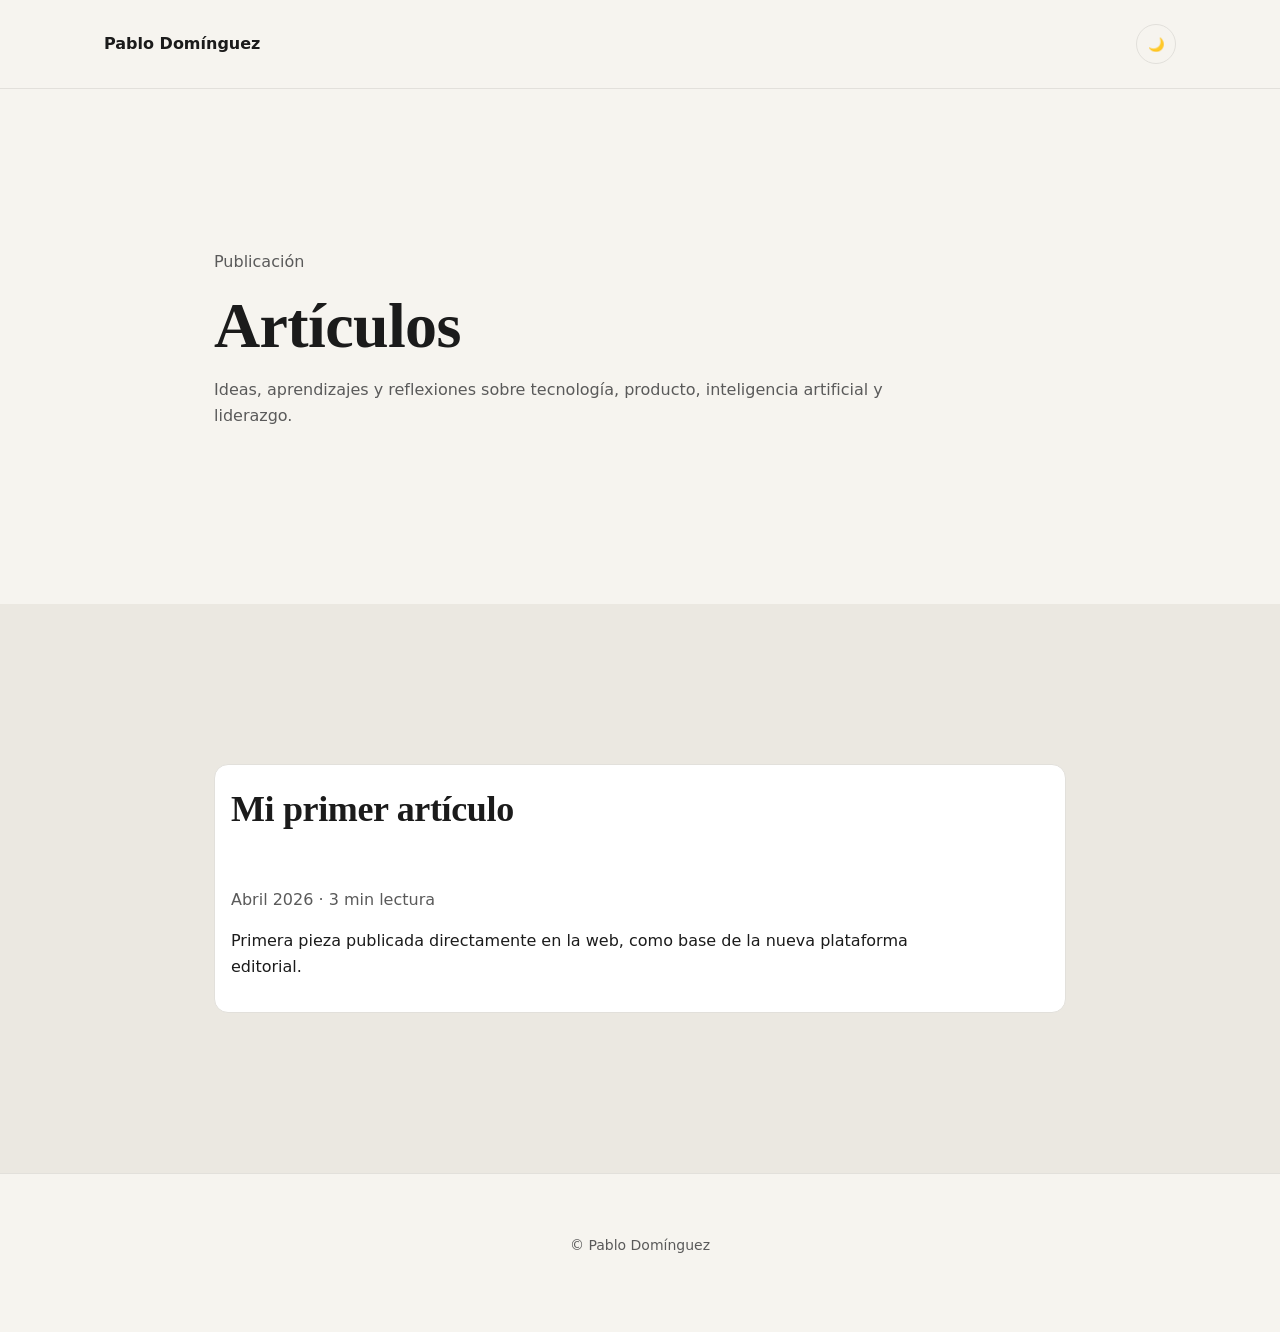
==== articles/index.html @ f771c970 "feat: add article index and first native article" ====
<!doctype html>
<html lang="es">
  <head>
    <meta charset="UTF-8" />
    <meta name="viewport" content="width=device-width, initial-scale=1.0" />
    <title>Artículos | Pablo Domínguez</title>
    <meta
      name="description"
      content="Artículos sobre liderazgo tecnológico, inteligencia artificial, producto y arquitectura."
    />
    <link rel="stylesheet" href="../css/styles.css" />
    <link rel="icon" href="../favicon.ico" />
  </head>

  <body>
    <header class="header">
      <div class="container nav">
        <div>
          <strong><a href="../index.html">Pablo Domínguez</a></strong>
        </div>

        <button id="themeToggle" class="theme-toggle" aria-label="Cambiar tema">
          🌙
        </button>
      </div>
    </header>

    <main>
      <section class="section fade-in">
        <div class="container" style="max-width: 900px">
          <p class="muted">Publicación</p>
          <h1>Artículos</h1>
          <p class="muted">
            Ideas, aprendizajes y reflexiones sobre tecnología, producto,
            inteligencia artificial y liderazgo.
          </p>
        </div>
      </section>

      <section class="section section--alt fade-in">
        <div class="container" style="max-width: 900px">
          <article class="article-item">
            <h2>
              <a href="./retro-primeros-cuatro-anos/"> Mi primer artículo </a>
            </h2>
            <p class="muted">Abril 2026 · 3 min lectura</p>
            <p>
              Primera pieza publicada directamente en la web, como base de la
              nueva plataforma editorial.
            </p>
          </article>
        </div>
      </section>
    </main>

    <footer class="footer">
      <div class="container">
        <p>© Pablo Domínguez</p>
      </div>
    </footer>

    <script src="../js/main.js"></script>
  </body>
</html>
---- css/styles.css ----
/* =====================================
   RESET & BASE
   ===================================== */

* {
  box-sizing: border-box;
}

html {
  scroll-behavior: smooth;
}

body {
  margin: 0;
  font-family: var(--font-sans);
  background: var(--bg);
  color: var(--text);
  line-height: 1.6;
}

/* =====================================
   DESIGN SYSTEM
   ===================================== */

:root {
  /* LIGHT MODE */
  --bg: #f6f4ef;
  --bg-alt: #ebe8e1;
  --surface: #ffffff;

  --text: #1b1b1b;
  --muted: #5a5a5a;
  --line: #e2e0db;
  --accent: #1c3d5a;

  --shadow: 0 1px 2px rgba(0,0,0,0.06);
  --radius: 14px;
  --max: 1120px;

  --font-serif: "Cormorant Garamond", Georgia, serif;
  --font-sans: "Inter", system-ui, -apple-system, sans-serif;
}

/* DARK MODE */
body.dark {
  --bg: #0f1115;
  --bg-alt: #161a21;
  --surface: #1b1f27;

  --text: #e8e6e3;
  --muted: #a3a3a3;
  --line: #23262d;
  --accent: #7aa2f7;
}

/* =====================================
   TYPOGRAPHY
   ===================================== */

h1, h2, h3 {
  font-family: var(--font-serif);
  margin: 0 0 16px;
  letter-spacing: -0.01em;
}

h1 {
  font-size: 64px;
  line-height: 1.1;
}

h2 {
  font-size: 36px;
   margin-bottom: 48px;
}

h3 {
  font-size: 22px;
  margin-bottom: 12px;
}

p {
  margin: 0 0 16px;
}

.muted {
  color: var(--muted);
}

a {
  color: var(--text);
  text-decoration: none;
}

a:hover {
  color: var(--accent);
}

/* =====================================
   LAYOUT
   ===================================== */

.container {
  max-width: var(--max);
  margin: 0 auto;
  padding: 0 24px;
}

.section {
  padding: 160px 24px;
  background: var(--bg);
}

.section--alt {
  background: var(--bg-alt);
}

.section .container {
  max-width: 1100px;
}

.section .container p {
  max-width: 720px;
}



/* =====================================
   HEADER
   ===================================== */

.header {
  padding: 24px 24px;
  border-bottom: 1px solid var(--line);
  background: var(--bg);
}

.nav {
  max-width: var(--max);
  margin: 0 auto;
  display: flex;
  justify-content: space-between;
  align-items: center;
}

/* =====================================
   THEME TOGGLE
   ===================================== */

.theme-toggle {
  background: transparent;
  border: 1px solid var(--line);
  border-radius: 999px;
  width: 40px;
  height: 40px;
  cursor: pointer;
  color: var(--text);
}

.theme-toggle:hover {
  border-color: var(--accent);
}

/* =====================================
   CARDS
   ===================================== */

.card {
  background: var(--surface);
  border: 1px solid var(--line);
  border-radius: var(--radius);
  box-shadow: var(--shadow);
  padding: 20px;
}

/* =====================================
   PROJECTS / ARTICLES / ITEMS
   ===================================== */

.project,
.article-item,
.featured-item {
  background: var(--surface);
  border: 1px solid var(--line);
  border-radius: var(--radius);
  padding: 16px;
}

.article-item img {
  width: 100%;
  border-radius: 10px;
  display: block;
}

/* =====================================
   SKILLS / PILLS
   ===================================== */

.skill,
.pill {
  display: inline-block;
  padding: 6px 10px;
  border-radius: 999px;
  background: var(--surface);
  border: 1px solid var(--line);
  color: var(--text);
  font-size: 13px;
}

/* =====================================
   SIDEBAR LINKS
   ===================================== */

.side-links a {
  display: block;
  padding: 8px 10px;
  border-radius: 10px;
  background: var(--surface);
  border: 1px solid var(--line);
  color: var(--text);
}

.side-links a:hover {
  border-color: var(--accent);
}

/* =====================================
   FOOTER
   ===================================== */

.footer {
  padding: 60px 24px;
  border-top: 1px solid var(--line);
  background: var(--bg);
  text-align: center;
  font-size: 14px;
  color: var(--muted);
}

/* =====================================
   UTILITIES
   ===================================== */

hr {
  border: none;
  border-top: 1px solid var(--line);
  margin: 40px 0;
}

img {
  max-width: 100%;
  height: auto;
}

/* =====================================
   EXPERIENCE ANIMATION
   ===================================== */

.experience-role {
  margin-bottom: 32px;
}
.role-toggle {
  all: unset;
  cursor: pointer;
  font-family: var(--font-serif);
  font-size: 20px;
  display: flex;
  justify-content: space-between;
  align-items: center;
  width: 100%;
  padding: 8px 0;
  gap: 24px;
}

.role-toggle::after {
  content: "＋";
  font-size: 20px;
  transition: transform 0.3s ease;
}

.experience-role.active .role-toggle::after {
  transform: rotate(45deg);
}
.experience-group h3 {
  margin-bottom: 32px;
}

.experience-role {
  padding: 16px 0;
  border-bottom: 1px solid var(--line);
}


.role-content {
  overflow: hidden;
  max-height: 0;
  opacity: 0;
  transform: translateY(-8px);
  transition: 
    max-height 0.45s ease,
    opacity 0.3s ease,
    transform 0.3s ease;
}

.experience-role.active .role-content {
  max-height: 500px;
  opacity: 1;
  transform: translateY(0);
  margin-top: 16px;
}

.role-content ul {
  padding-left: 20px;
  margin: 0;
}
/* =====================================
   HERO GRID (FORCE SIDE LAYOUT)
   ===================================== */

.hero-grid {
  display: grid;
  grid-template-columns: 60% 40%;
  align-items: center;
  gap: 80px;
}

.hero-text {
  max-width: 640px;
}

.hero-text h1 {
  font-size: 72px;
  line-height: 1.1;
  margin-bottom: 24px;
}

.hero-text p {
  font-size: 18px;
}

.hero-image {
  display: flex;
  justify-content: flex-end;
}

.hero-image img {
  width: 100%;
  max-width: 420px;
  height: auto;
}

/* Responsive */
@media (max-width: 900px) {
  .hero-grid {
    grid-template-columns: 1fr;
    text-align: center;
  }

  .hero-image {
    justify-content: center;
    margin-top: 40px;
  }

  .hero-image img {
    max-width: 260px;
  }
}
.hero-grid {
  display: grid !important;
}

/* =====================================
   COMPANY HEADER
   ===================================== */

.company-header {
  margin-bottom: 48px;
}

.company-logo {
  height: 36px;
  width: auto;
  display: block;
  filter: grayscale(100%);
  opacity: 0.9;
  transition: opacity 0.3s ease;
}

.company-logo:hover {
  opacity: 1;
}
/* =====================================
   PREVIOUS EXPERIENCE (EDITORIAL HOVER)
   ===================================== */

.previous-section {
  margin-top: 120px;
}

.previous-title {
  margin-bottom: 48px;
  font-family: var(--font-serif);
}

.previous-logos {
  display: flex;
  gap: 80px;
  align-items: center;
}

.previous-item {
  position: relative;
  cursor: pointer;
}

.previous-item img {
  height: 36px;
  width: auto;
  filter: grayscale(100%);
  opacity: 0.8;
  transition: opacity 0.3s ease, transform 0.3s ease;
}

.previous-item:hover img {
  opacity: 1;
  transform: translateY(-4px);
}

/* Overlay */
.previous-overlay {
  margin-top: 16px;
  max-width: 260px;

  font-family: var(--font-serif);
  font-size: 20px;
  line-height: 1.35;

  color: var(--text);

  opacity: 0;
  transform: translateY(-6px);
  transition: opacity 0.3s ease, transform 0.3s ease;

  pointer-events: none;
}

.previous-item:hover .previous-overlay {
  opacity: 1;
  transform: translateY(0);
}
.previous-item {
  display: flex;
  flex-direction: column;
  align-items: flex-start;
}


/* Responsive */
@media (max-width: 900px) {
  .previous-logos {
    flex-direction: column;
    gap: 40px;
    align-items: flex-start;
  }

  .previous-overlay {
    position: static;
    width: auto;
    margin-top: 12px;
  }
}
/* =====================================
   FADE IN ON SCROLL
   ===================================== */

.fade-in {
  opacity: 0;
  transform: translateY(24px);
  transition: opacity 0.8s ease, transform 0.8s ease;
}

.fade-in.visible {
  opacity: 1;
  transform: translateY(0);
}
/* =====================================
   ABOUT SECTION GRID
   ===================================== */

.about-grid {
  display: grid;
  grid-template-columns: 40% 60%;
  align-items: center;
  gap: 80px;
}

.about-image {
  display: flex;
  justify-content: flex-start;
}

.about-image img {
  width: 100%;
  max-width: 360px;
  height: auto;
  border-radius: 12px;
}

.about-text {
  max-width: 640px;
}

/* Responsive */
@media (max-width: 900px) {
  .about-grid {
    grid-template-columns: 1fr;
    text-align: center;
  }

  .about-image {
    justify-content: center;
    margin-bottom: 40px;
  }

  .about-image img {
    max-width: 260px;
  }
}




.article-body {
  display: grid;
  gap: 1rem;
}

.article-body h2 {
  margin-top: 1.5rem;
}

.article-body p {
  max-width: 70ch;
}

.article-body ul,
.article-body ol {
  max-width: 70ch;
  padding-left: 1.25rem;
}

.article-item + .article-item {
  margin-top: 2rem;
  padding-top: 2rem;
  border-top: 1px solid rgba(128, 128, 128, 0.2);
}
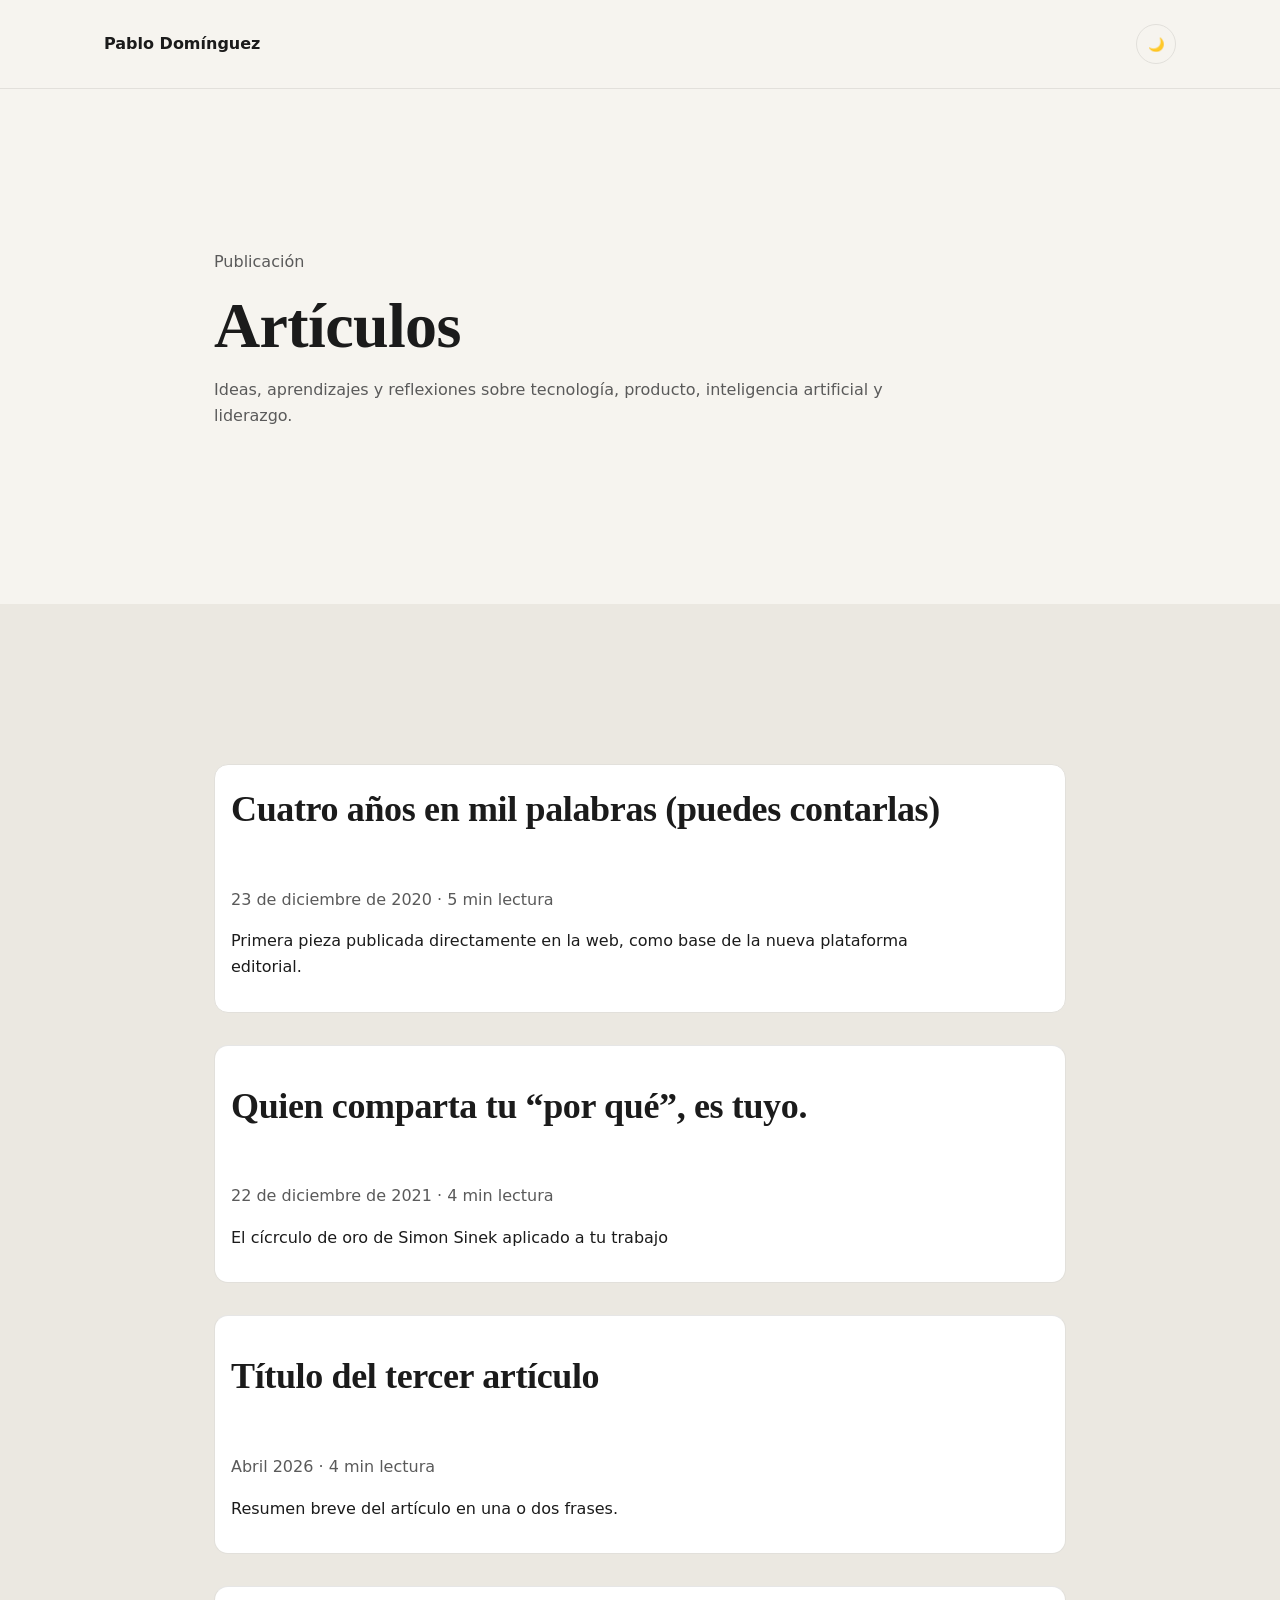
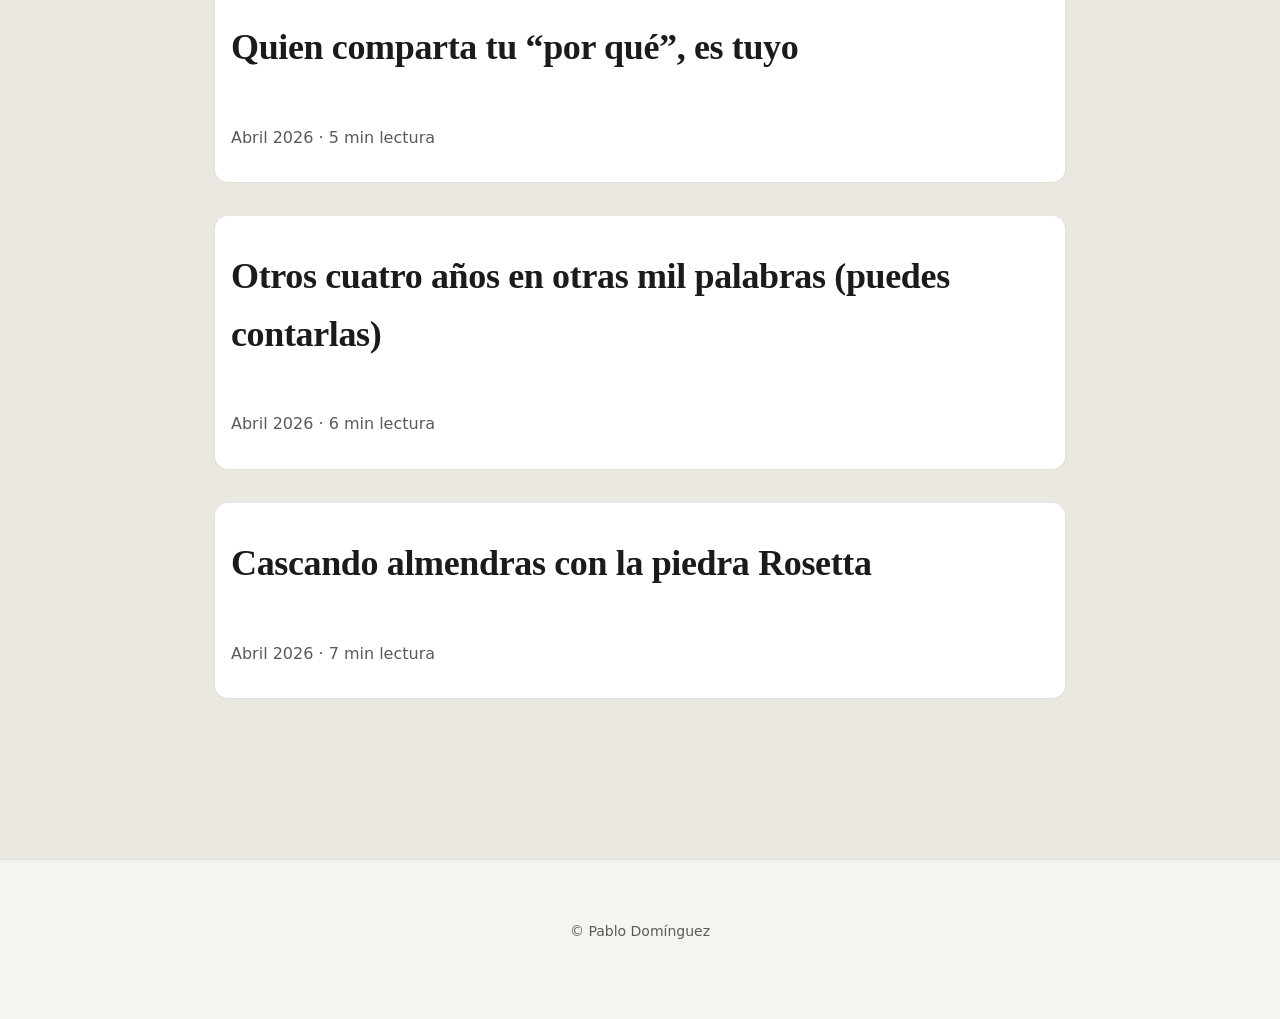
==== commit 779c2dc2: "feat: standardize article flow and publish more native articles" ====
--- a/articles/index.html
+++ b/articles/index.html
@@ -41,13 +41,70 @@
         <div class="container" style="max-width: 900px">
           <article class="article-item">
             <h2>
-              <a href="./retro-primeros-cuatro-anos/"> Mi primer artículo </a>
+              <a href="./retro-primeros-cuatro-anos">
+                Cuatro años en mil palabras (puedes contarlas)
+              </a>
             </h2>
-            <p class="muted">Abril 2026 · 3 min lectura</p>
+            <p class="muted">23 de diciembre de 2020 · 5 min lectura</p>
             <p>
               Primera pieza publicada directamente en la web, como base de la
               nueva plataforma editorial.
             </p>
+          </article>
+          <article class="article-item">
+            <h2>
+              <a href="./golden-circle-en-trabajo"
+                >Quien comparta tu “por qué”, es tuyo.</a
+              >
+            </h2>
+            <p class="muted">22 de diciembre de 2021 · 4 min lectura</p>
+            <p>El cícrculo de oro de Simon Sinek aplicado a tu trabajo</p>
+          </article>
+          <article class="article-item">
+            <h2>
+              <a href="./tercer-articulo"> Título del tercer artículo </a>
+            </h2>
+            <p class="muted">Abril 2026 · 4 min lectura</p>
+            <p>Resumen breve del artículo en una o dos frases.</p>
+          </article>
+
+          <article class="article-item">
+            <h2>
+              <a
+                href="https://www.linkedin.com/pulse/quien-comparta-tu-por-qu%C3%A9-es-tuyo-whoever-shares-your-pablo"
+                target="_blank"
+                data-article-link
+              >
+                Quien comparta tu “por qué”, es tuyo
+              </a>
+            </h2>
+            <p class="muted">Abril 2026 · 5 min lectura</p>
+          </article>
+
+          <article class="article-item">
+            <h2>
+              <a
+                href="https://www.linkedin.com/pulse/otros-cuatro-a%C3%B1os-en-otras-mil-palabras-puedes-pablo-a0l6f"
+                target="_blank"
+                data-article-link
+                >Otros cuatro años en otras mil palabras (puedes contarlas)
+              </a>
+            </h2>
+            <p class="muted">Abril 2026 · 6 min lectura</p>
+          </article>
+
+          <article class="article-item">
+            <h2>
+              <a
+                href="https://www.linkedin.com/pulse/cascando-almendras-con-la-piedra-rosetta-dom%C3%ADnguez-borreguero-pmp--ugagf"
+                target="_blank"
+                data-article-link
+              >
+                Cascando almendras con la piedra Rosetta
+              </a>
+            </h2>
+
+            <p class="muted">Abril 2026 · 7 min lectura</p>
           </article>
         </div>
       </section>
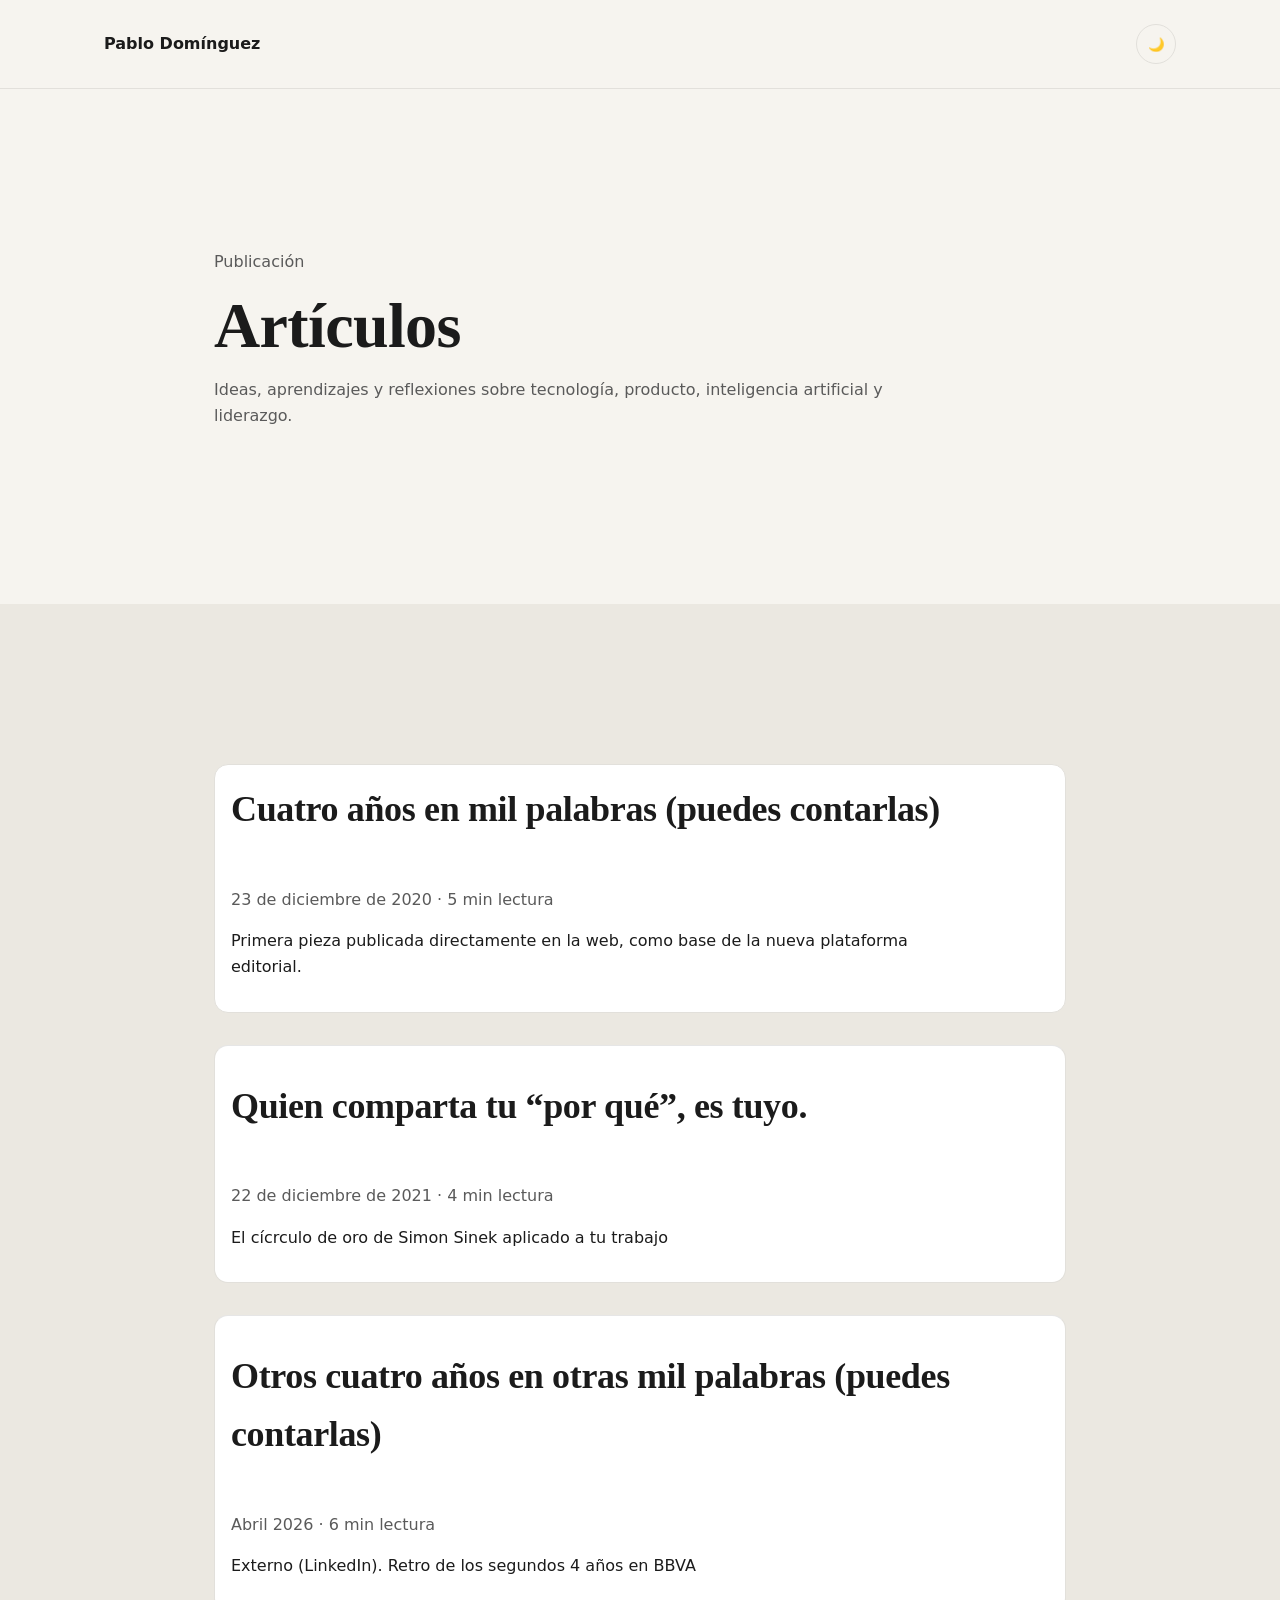
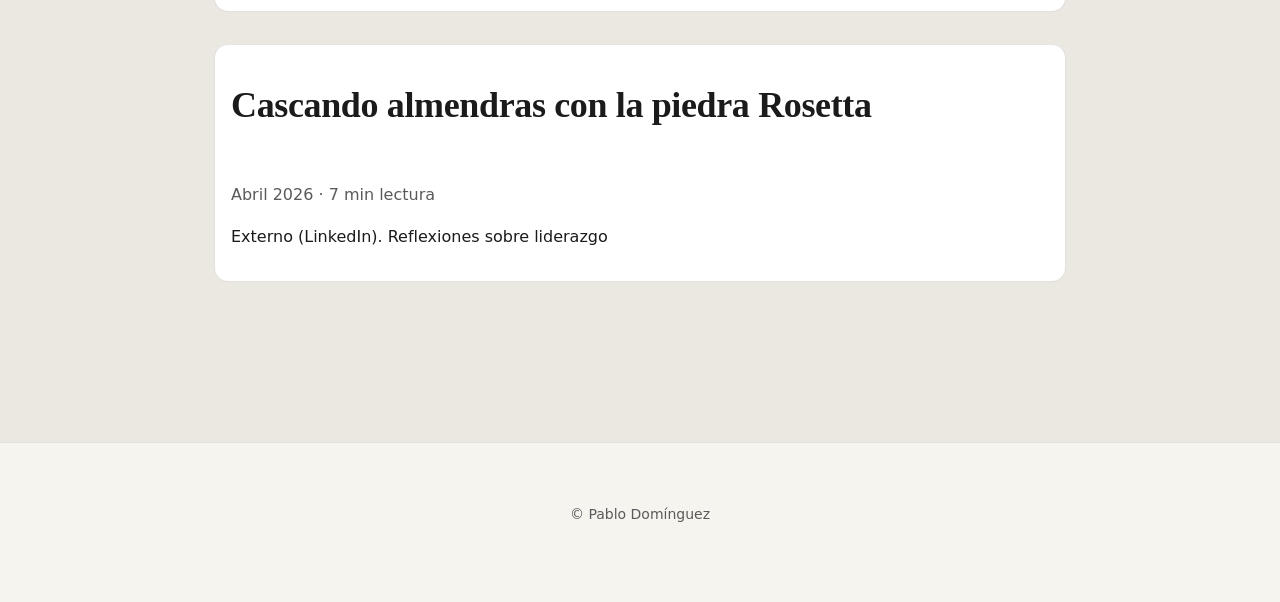
==== commit ee72db4f: "fix: stabilize editorial article tracking and index" ====
--- a/articles/index.html
+++ b/articles/index.html
@@ -1,121 +1,105 @@
 <!doctype html>
 <html lang="es">
-  <head>
-    <meta charset="UTF-8" />
-    <meta name="viewport" content="width=device-width, initial-scale=1.0" />
-    <title>Artículos | Pablo Domínguez</title>
-    <meta
-      name="description"
-      content="Artículos sobre liderazgo tecnológico, inteligencia artificial, producto y arquitectura."
-    />
-    <link rel="stylesheet" href="../css/styles.css" />
-    <link rel="icon" href="../favicon.ico" />
-  </head>
 
-  <body>
-    <header class="header">
-      <div class="container nav">
-        <div>
-          <strong><a href="../index.html">Pablo Domínguez</a></strong>
-        </div>
+<head>
+  <meta charset="UTF-8" />
+  <meta name="viewport" content="width=device-width, initial-scale=1.0" />
+  <title>Artículos | Pablo Domínguez</title>
+  <meta name="description"
+    content="Artículos sobre liderazgo tecnológico, inteligencia artificial, producto y arquitectura." />
+  <link rel="stylesheet" href="../css/styles.css" />
+  <link rel="icon" href="../favicon.ico" />
+</head>
 
-        <button id="themeToggle" class="theme-toggle" aria-label="Cambiar tema">
-          🌙
-        </button>
+<body>
+  <header class="header">
+    <div class="container nav">
+      <div>
+        <strong><a href="../index.html">Pablo Domínguez</a></strong>
       </div>
-    </header>
 
-    <main>
-      <section class="section fade-in">
-        <div class="container" style="max-width: 900px">
-          <p class="muted">Publicación</p>
-          <h1>Artículos</h1>
-          <p class="muted">
-            Ideas, aprendizajes y reflexiones sobre tecnología, producto,
-            inteligencia artificial y liderazgo.
+      <button id="themeToggle" class="theme-toggle" aria-label="Cambiar tema">
+        🌙
+      </button>
+    </div>
+  </header>
+
+  <main>
+    <section class="section fade-in">
+      <div class="container" style="max-width: 900px">
+        <p class="muted">Publicación</p>
+        <h1>Artículos</h1>
+        <p class="muted">
+          Ideas, aprendizajes y reflexiones sobre tecnología, producto,
+          inteligencia artificial y liderazgo.
+        </p>
+      </div>
+    </section>
+
+    <section class="section section--alt fade-in">
+      <div class="container" style="max-width: 900px">
+        <article class="article-item">
+          <h2>
+            <a href="./retro-primeros-cuatro-anos">
+              Cuatro años en mil palabras (puedes contarlas)
+            </a>
+          </h2>
+          <p class="muted">23 de diciembre de 2020 · 5 min lectura</p>
+          <p>
+            Primera pieza publicada directamente en la web, como base de la
+            nueva plataforma editorial.
           </p>
-        </div>
-      </section>
+        </article>
+        <article class="article-item">
+          <h2>
+            <a href="./golden-circle-en-trabajo">Quien comparta tu “por qué”, es tuyo.</a>
+          </h2>
+          <p class="muted">22 de diciembre de 2021 · 4 min lectura</p>
+          <p>El cícrculo de oro de Simon Sinek aplicado a tu trabajo</p>
+        </article>
+        <!-- <article class="article-item">
+          <h2>
+            <a href="https://www.linkedin.com/pulse/quien-comparta-tu-por-qu%C3%A9-es-tuyo-whoever-shares-your-pablo"
+              target="_blank" data-article-link>
+              Quien comparta tu “por qué”, es tuyo
+            </a>
+          </h2>
+          <p class="muted">Abril 2026 · 5 min lectura</p>
+        </article> -->
 
-      <section class="section section--alt fade-in">
-        <div class="container" style="max-width: 900px">
-          <article class="article-item">
-            <h2>
-              <a href="./retro-primeros-cuatro-anos">
-                Cuatro años en mil palabras (puedes contarlas)
-              </a>
-            </h2>
-            <p class="muted">23 de diciembre de 2020 · 5 min lectura</p>
-            <p>
-              Primera pieza publicada directamente en la web, como base de la
-              nueva plataforma editorial.
-            </p>
-          </article>
-          <article class="article-item">
-            <h2>
-              <a href="./golden-circle-en-trabajo"
-                >Quien comparta tu “por qué”, es tuyo.</a
-              >
-            </h2>
-            <p class="muted">22 de diciembre de 2021 · 4 min lectura</p>
-            <p>El cícrculo de oro de Simon Sinek aplicado a tu trabajo</p>
-          </article>
-          <article class="article-item">
-            <h2>
-              <a href="./tercer-articulo"> Título del tercer artículo </a>
-            </h2>
-            <p class="muted">Abril 2026 · 4 min lectura</p>
-            <p>Resumen breve del artículo en una o dos frases.</p>
-          </article>
+        <article class="article-item">
+          <h2>
+            <a href="https://www.linkedin.com/pulse/otros-cuatro-a%C3%B1os-en-otras-mil-palabras-puedes-pablo-a0l6f"
+              target="_blank" data-article-link>Otros cuatro años en otras mil palabras (puedes contarlas)
+            </a>
+          </h2>
+          <p class="muted">Abril 2026 · 6 min lectura</p>
+          <p>Externo (LinkedIn). Retro de los segundos 4 años en BBVA</p>
+        </article>
 
-          <article class="article-item">
-            <h2>
-              <a
-                href="https://www.linkedin.com/pulse/quien-comparta-tu-por-qu%C3%A9-es-tuyo-whoever-shares-your-pablo"
-                target="_blank"
-                data-article-link
-              >
-                Quien comparta tu “por qué”, es tuyo
-              </a>
-            </h2>
-            <p class="muted">Abril 2026 · 5 min lectura</p>
-          </article>
+        <article class="article-item">
+          <h2>
+            <a href="https://www.linkedin.com/pulse/cascando-almendras-con-la-piedra-rosetta-dom%C3%ADnguez-borreguero-pmp--ugagf"
+              target="_blank" data-article-link>
+              Cascando almendras con la piedra Rosetta
+            </a>
+          </h2>
 
-          <article class="article-item">
-            <h2>
-              <a
-                href="https://www.linkedin.com/pulse/otros-cuatro-a%C3%B1os-en-otras-mil-palabras-puedes-pablo-a0l6f"
-                target="_blank"
-                data-article-link
-                >Otros cuatro años en otras mil palabras (puedes contarlas)
-              </a>
-            </h2>
-            <p class="muted">Abril 2026 · 6 min lectura</p>
-          </article>
+          <p class="muted">Abril 2026 · 7 min lectura</p>
+          <p>Externo (LinkedIn). Reflexiones sobre liderazgo</p>
 
-          <article class="article-item">
-            <h2>
-              <a
-                href="https://www.linkedin.com/pulse/cascando-almendras-con-la-piedra-rosetta-dom%C3%ADnguez-borreguero-pmp--ugagf"
-                target="_blank"
-                data-article-link
-              >
-                Cascando almendras con la piedra Rosetta
-              </a>
-            </h2>
+        </article>
+      </div>
+    </section>
+  </main>
 
-            <p class="muted">Abril 2026 · 7 min lectura</p>
-          </article>
-        </div>
-      </section>
-    </main>
+  <footer class="footer">
+    <div class="container">
+      <p>© Pablo Domínguez</p>
+    </div>
+  </footer>
 
-    <footer class="footer">
-      <div class="container">
-        <p>© Pablo Domínguez</p>
-      </div>
-    </footer>
+  <script src="../js/main.js"></script>
+</body>
 
-    <script src="../js/main.js"></script>
-  </body>
-</html>
+</html>
--- a/css/styles.css
+++ b/css/styles.css
@@ -552,4 +552,40 @@
   margin-top: 2rem;
   padding-top: 2rem;
   border-top: 1px solid rgba(128, 128, 128, 0.2);
+}
+
+.article-feedback {
+  margin-top: 3rem;
+  padding-top: 2rem;
+  border-top: 1px solid rgba(128, 128, 128, 0.2);
+}
+
+.feedback-actions {
+  display: flex;
+  flex-wrap: wrap;
+  gap: 0.75rem;
+  margin-top: 1rem;
+}
+
+.feedback-actions button {
+  padding: 0.65rem 0.9rem;
+  border: 1px solid rgba(128, 128, 128, 0.35);
+  border-radius: 999px;
+  background: transparent;
+  cursor: pointer;
+  font: inherit;
+}
+
+.feedback-actions button:hover {
+  transform: translateY(-1px);
+}
+
+.feedback-actions button.is-selected,
+.feedback-actions button:disabled {
+  opacity: 0.7;
+  cursor: default;
+}
+
+.feedback-message {
+  margin-top: 1rem;
 }
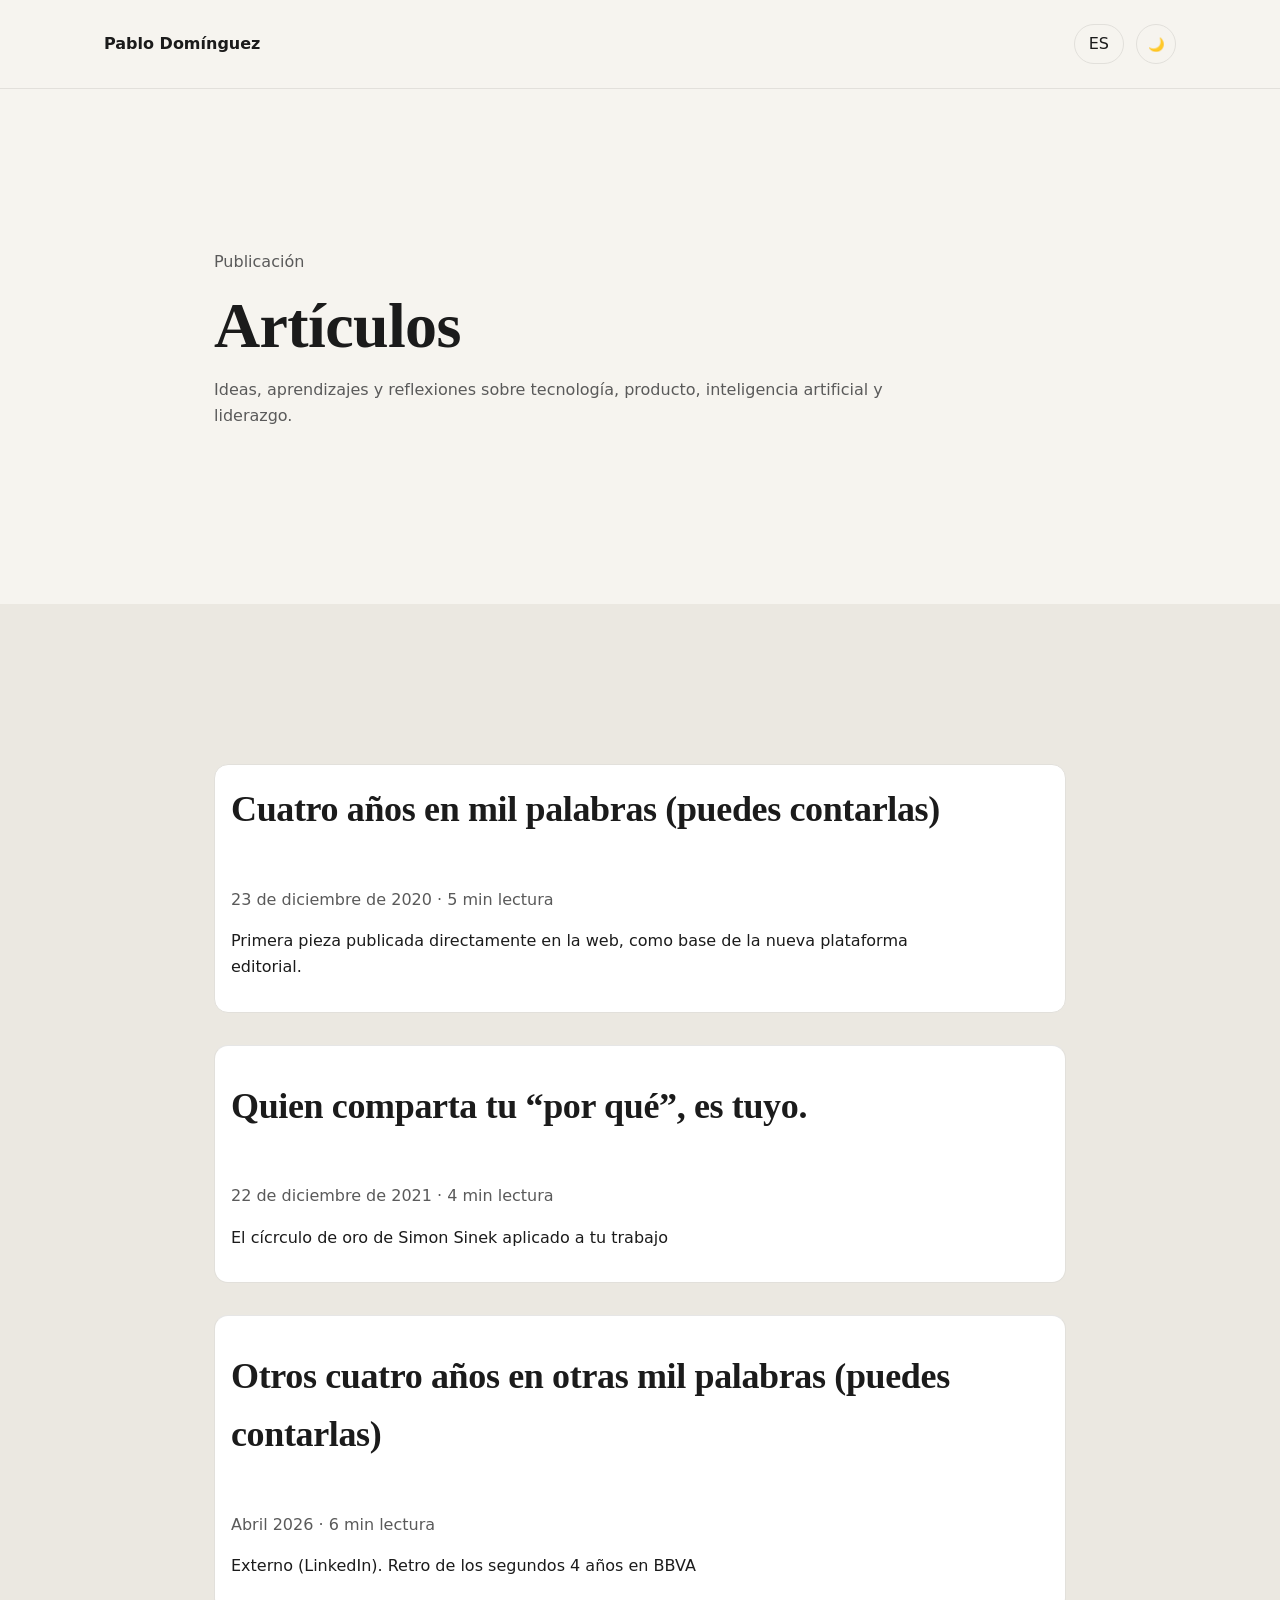
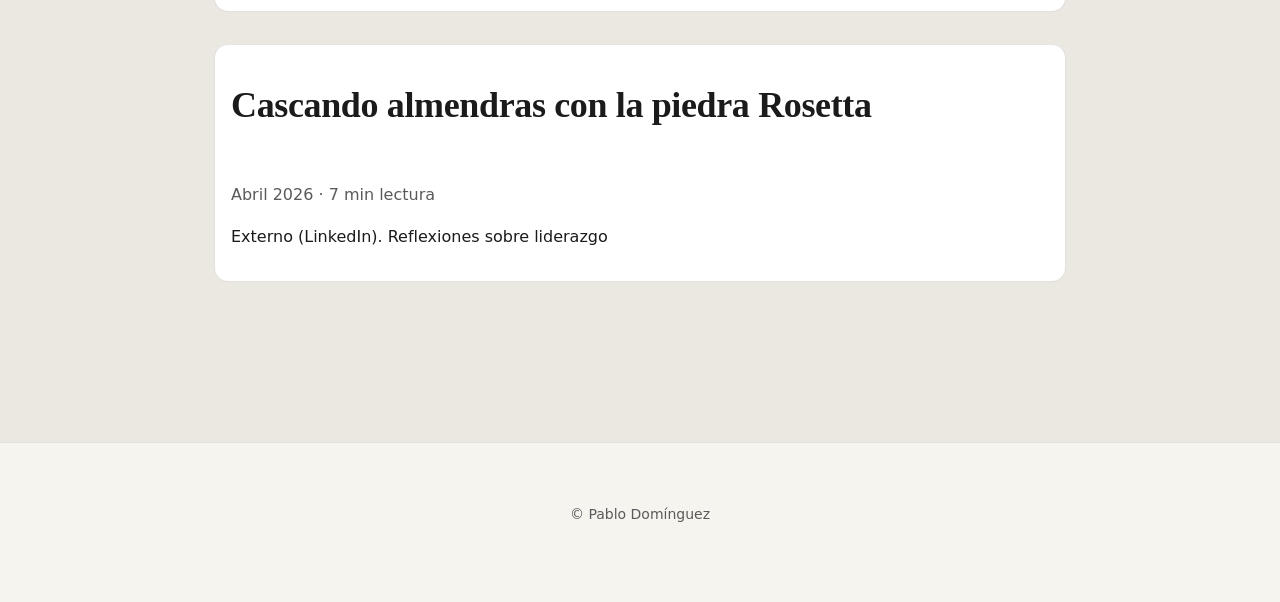
==== commit c7f3f006: "feat: add ES EN language toggle" ====
--- a/articles/index.html
+++ b/articles/index.html
@@ -18,18 +18,24 @@
         <strong><a href="../index.html">Pablo Domínguez</a></strong>
       </div>
 
-      <button id="themeToggle" class="theme-toggle" aria-label="Cambiar tema">
-        🌙
-      </button>
+      <div class="header-actions">
+        <button id="langToggle" class="lang-toggle" aria-label="Cambiar idioma">
+          ES
+        </button>
+
+        <button id="themeToggle" class="theme-toggle" aria-label="Cambiar tema">
+          🌙
+        </button>
+      </div>
     </div>
   </header>
 
   <main>
     <section class="section fade-in">
       <div class="container" style="max-width: 900px">
-        <p class="muted">Publicación</p>
-        <h1>Artículos</h1>
-        <p class="muted">
+        <p class="muted" data-i18n="publication_label">Publicación</p>
+        <h1 data-i18n="articles_page_title">Artículos</h1>
+        <p class="muted" data-i18n="articles_page_intro">
           Ideas, aprendizajes y reflexiones sobre tecnología, producto,
           inteligencia artificial y liderazgo.
         </p>
--- a/css/styles.css
+++ b/css/styles.css
@@ -588,4 +588,27 @@
 
 .feedback-message {
   margin-top: 1rem;
+}
+
+
+.header-actions {
+  display: flex;
+  align-items: center;
+  gap: 0.75rem;
+}
+
+.lang-toggle {
+  background: transparent;
+  border: 1px solid var(--line);
+  border-radius: 999px;
+  min-width: 48px;
+  height: 40px;
+  padding: 0 14px;
+  cursor: pointer;
+  color: var(--text);
+  font: inherit;
+}
+
+.lang-toggle:hover {
+  border-color: var(--accent);
 }
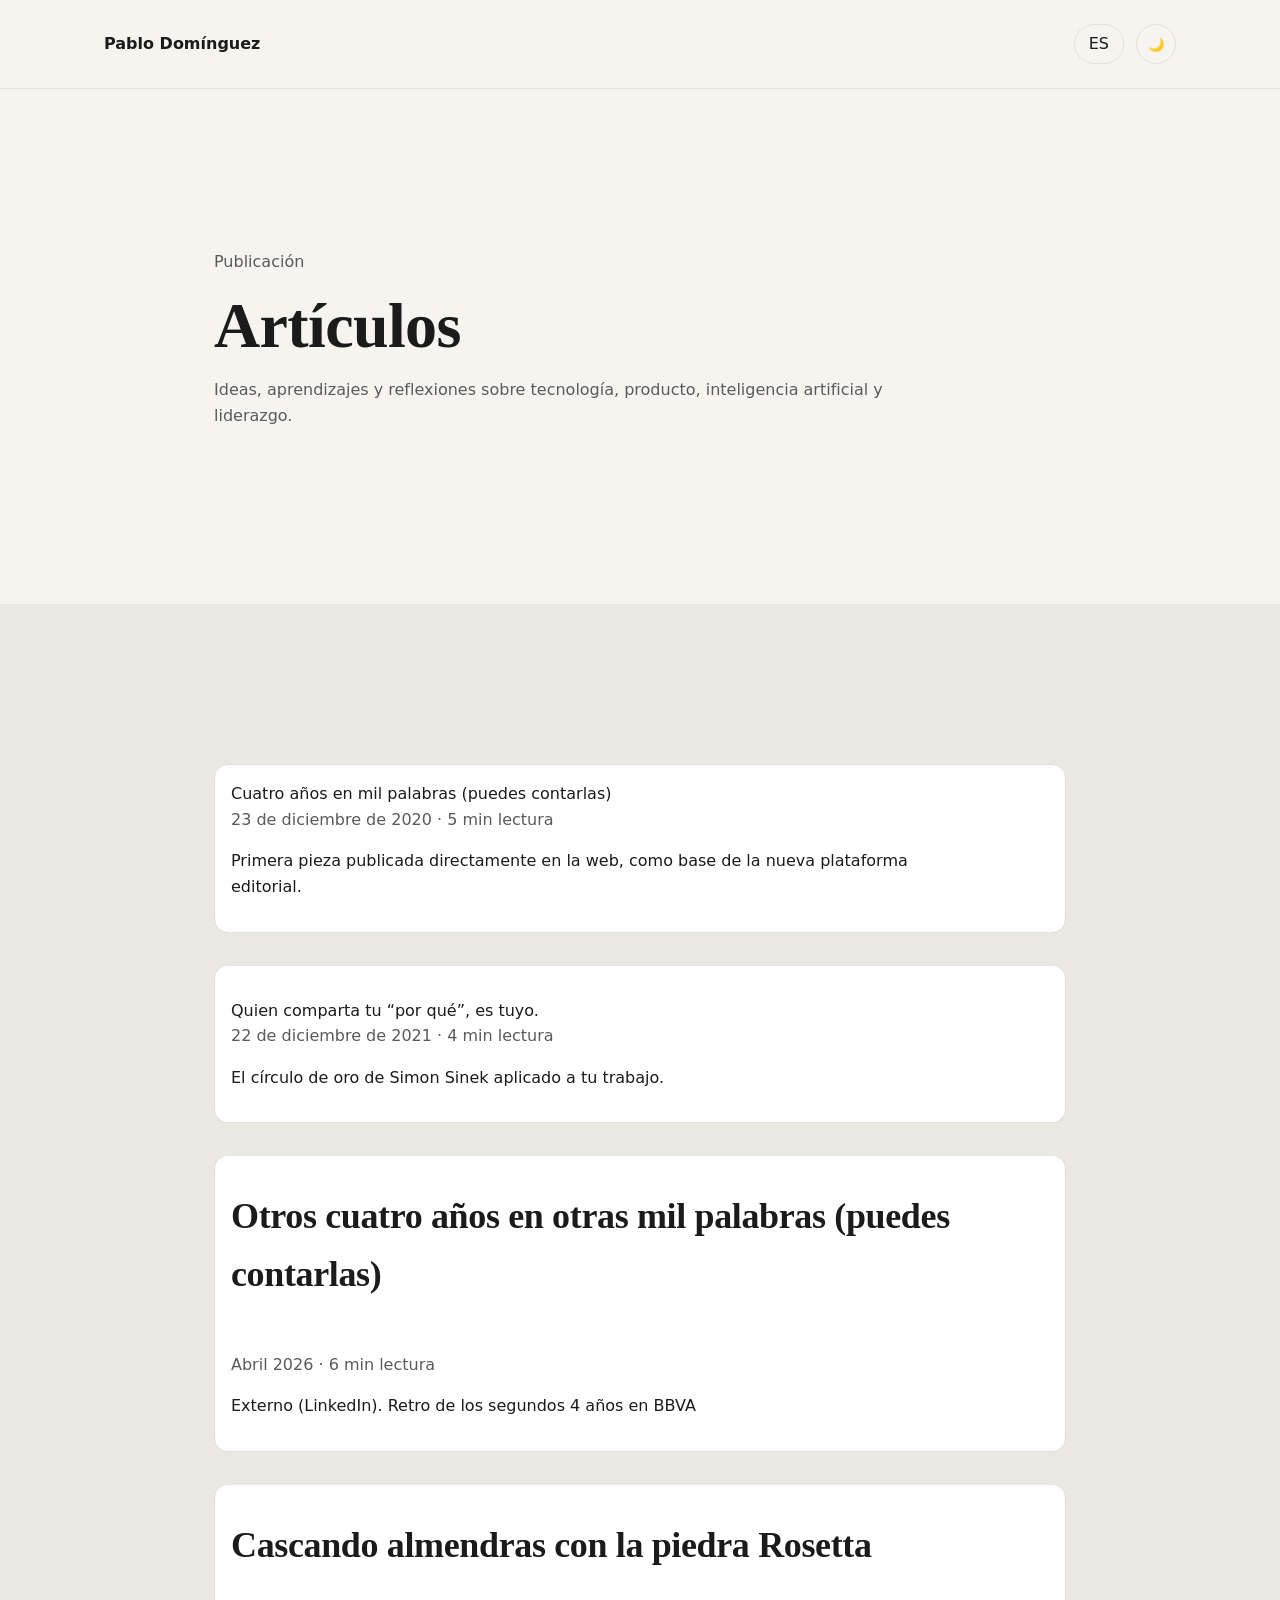
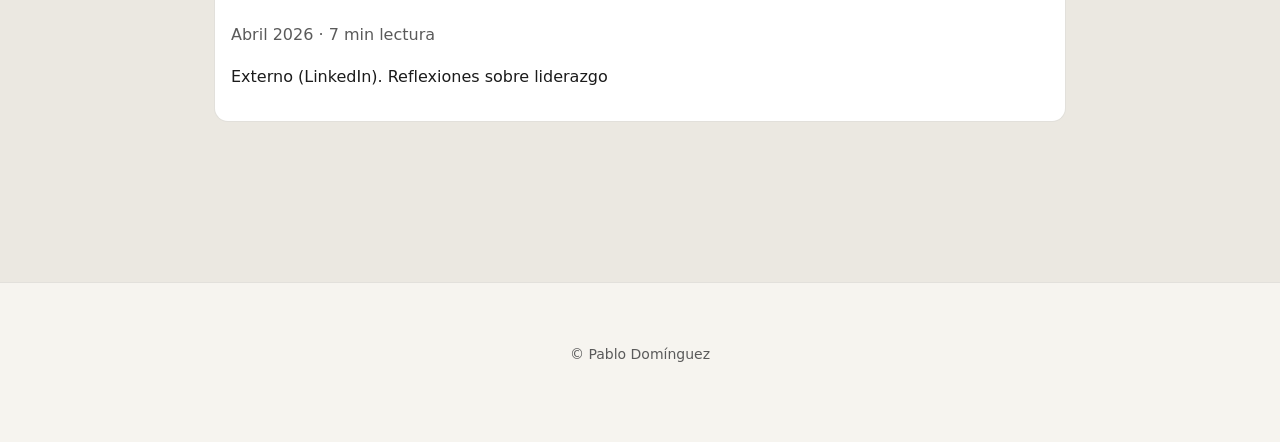
==== commit 6f0bb58d: "feat: complete fixed UI translations" ====
--- a/articles/index.html
+++ b/articles/index.html
@@ -45,34 +45,31 @@
     <section class="section section--alt fade-in">
       <div class="container" style="max-width: 900px">
         <article class="article-item">
-          <h2>
-            <a href="./retro-primeros-cuatro-anos">
-              Cuatro años en mil palabras (puedes contarlas)
-            </a>
-          </h2>
-          <p class="muted">23 de diciembre de 2020 · 5 min lectura</p>
-          <p>
-            Primera pieza publicada directamente en la web, como base de la
-            nueva plataforma editorial.
+          <a href="./retro-primeros-cuatro-anos" data-i18n="article_retro_1_title">
+            Cuatro años en mil palabras (puedes contarlas)
+          </a>
+
+          <p class="muted" data-i18n="article_retro_1_meta">
+            23 de diciembre de 2020 · 5 min lectura
+          </p>
+
+          <p data-i18n="article_retro_1_summary">
+            Primera pieza publicada directamente en la web, como base de la nueva plataforma editorial.
           </p>
         </article>
         <article class="article-item">
-          <h2>
-            <a href="./golden-circle-en-trabajo">Quien comparta tu “por qué”, es tuyo.</a>
-          </h2>
-          <p class="muted">22 de diciembre de 2021 · 4 min lectura</p>
-          <p>El cícrculo de oro de Simon Sinek aplicado a tu trabajo</p>
+          <a href="./golden-circle-en-trabajo" data-i18n="article_golden_title">
+            Quien comparta tu “por qué”, es tuyo.
+          </a>
+
+          <p class="muted" data-i18n="article_golden_meta">
+            22 de diciembre de 2021 · 4 min lectura
+          </p>
+
+          <p data-i18n="article_golden_summary">
+            El círculo de oro de Simon Sinek aplicado a tu trabajo.
+          </p>
         </article>
-        <!-- <article class="article-item">
-          <h2>
-            <a href="https://www.linkedin.com/pulse/quien-comparta-tu-por-qu%C3%A9-es-tuyo-whoever-shares-your-pablo"
-              target="_blank" data-article-link>
-              Quien comparta tu “por qué”, es tuyo
-            </a>
-          </h2>
-          <p class="muted">Abril 2026 · 5 min lectura</p>
-        </article> -->
-
         <article class="article-item">
           <h2>
             <a href="https://www.linkedin.com/pulse/otros-cuatro-a%C3%B1os-en-otras-mil-palabras-puedes-pablo-a0l6f"
@@ -80,7 +77,9 @@
             </a>
           </h2>
           <p class="muted">Abril 2026 · 6 min lectura</p>
-          <p>Externo (LinkedIn). Retro de los segundos 4 años en BBVA</p>
+          <p data-i18n="article_external_retro_2_summary">
+            Externo (LinkedIn). Retro de los segundos 4 años en BBVA
+          </p>
         </article>
 
         <article class="article-item">
@@ -92,8 +91,9 @@
           </h2>
 
           <p class="muted">Abril 2026 · 7 min lectura</p>
-          <p>Externo (LinkedIn). Reflexiones sobre liderazgo</p>
-
+          <p data-i18n="article_external_rosetta_summary">
+            Externo (LinkedIn). Reflexiones sobre liderazgo
+          </p>
         </article>
       </div>
     </section>
--- a/css/styles.css
+++ b/css/styles.css
@@ -611,4 +611,42 @@
 
 .lang-toggle:hover {
   border-color: var(--accent);
+}
+.articles-grid {
+  display: grid;
+  grid-template-columns: 1.2fr 1fr;
+  gap: 1.5rem;
+  margin-top: 2.5rem;
+}
+
+.article-item--featured {
+  grid-row: span 2;
+  padding: 2rem;
+}
+
+.article-category {
+  margin-bottom: 0.75rem;
+  color: var(--accent);
+  font-size: 0.85rem;
+  font-weight: 600;
+  text-transform: uppercase;
+  letter-spacing: 0.04em;
+}
+
+.articles-cta {
+  margin-top: 2rem;
+}
+
+.cta {
+  font-weight: 600;
+}
+
+@media (max-width: 800px) {
+  .articles-grid {
+    grid-template-columns: 1fr;
+  }
+
+  .article-item--featured {
+    grid-row: auto;
+  }
 }
